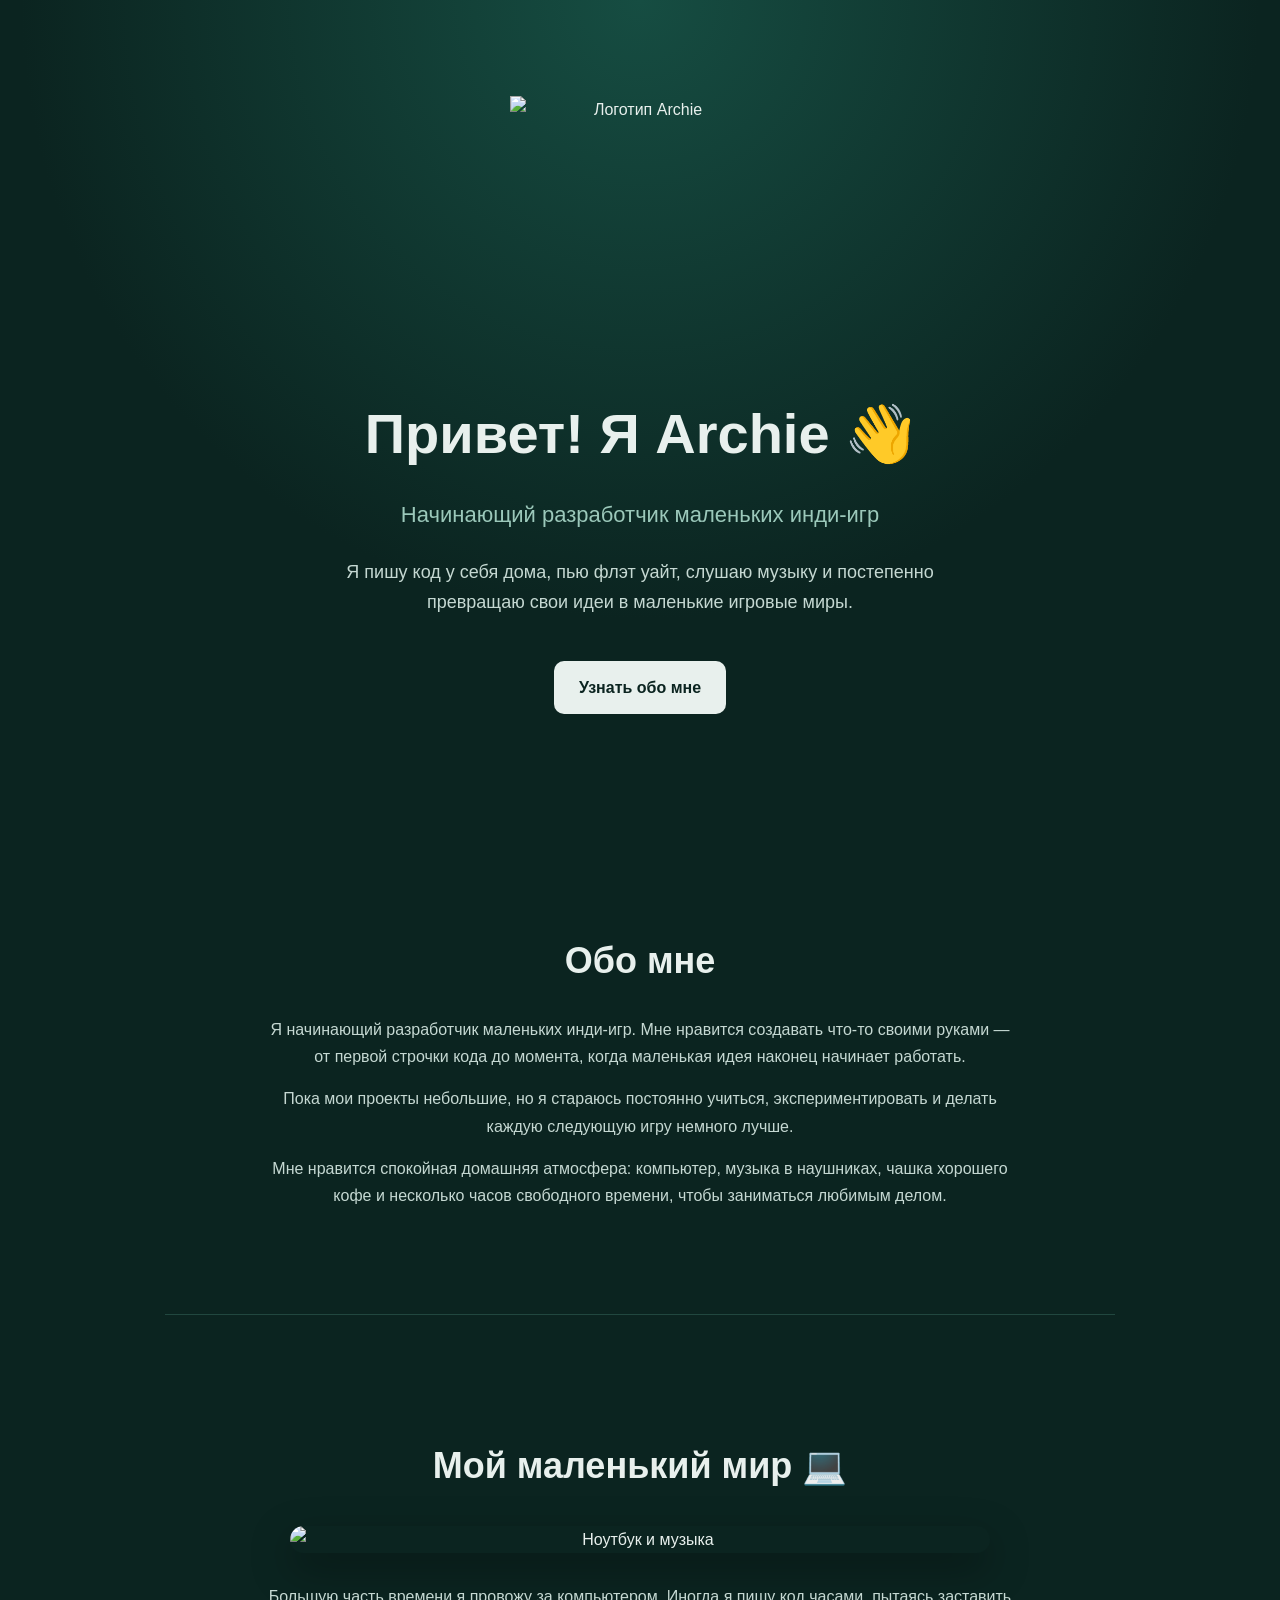
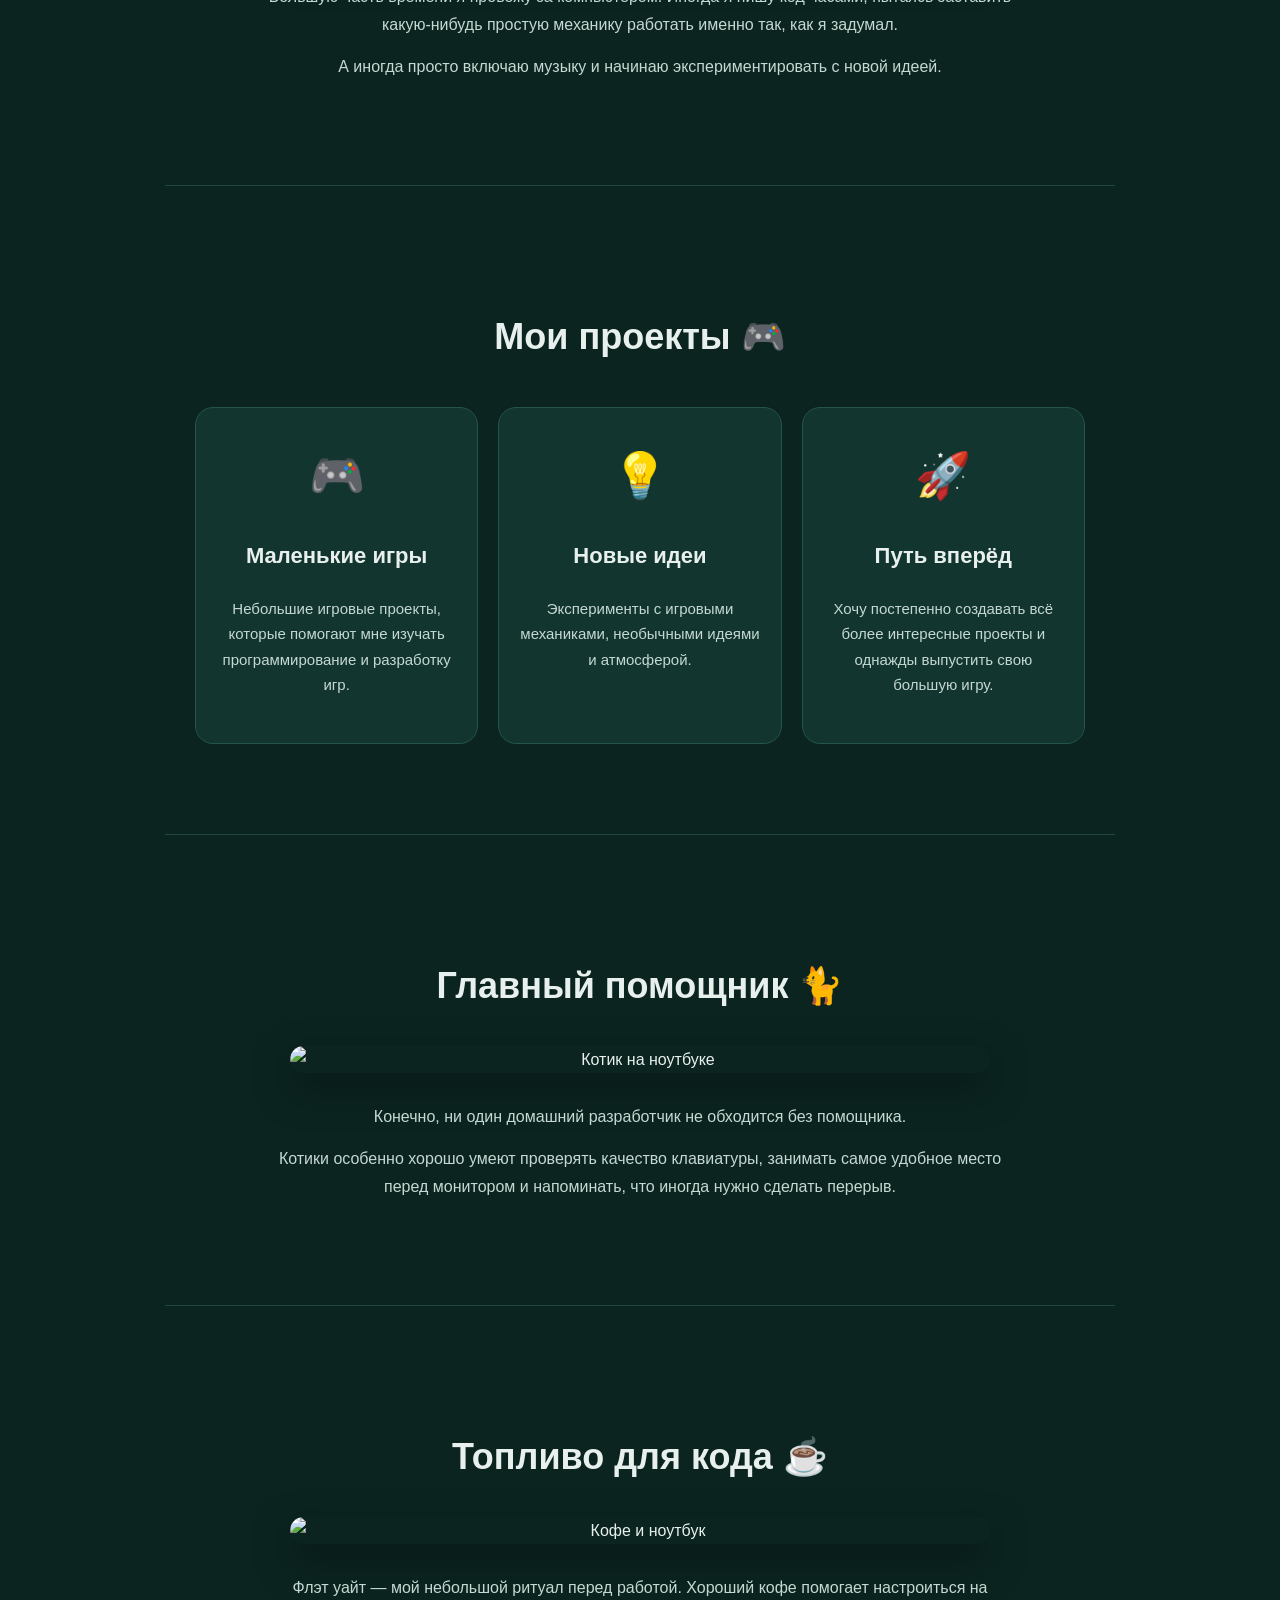
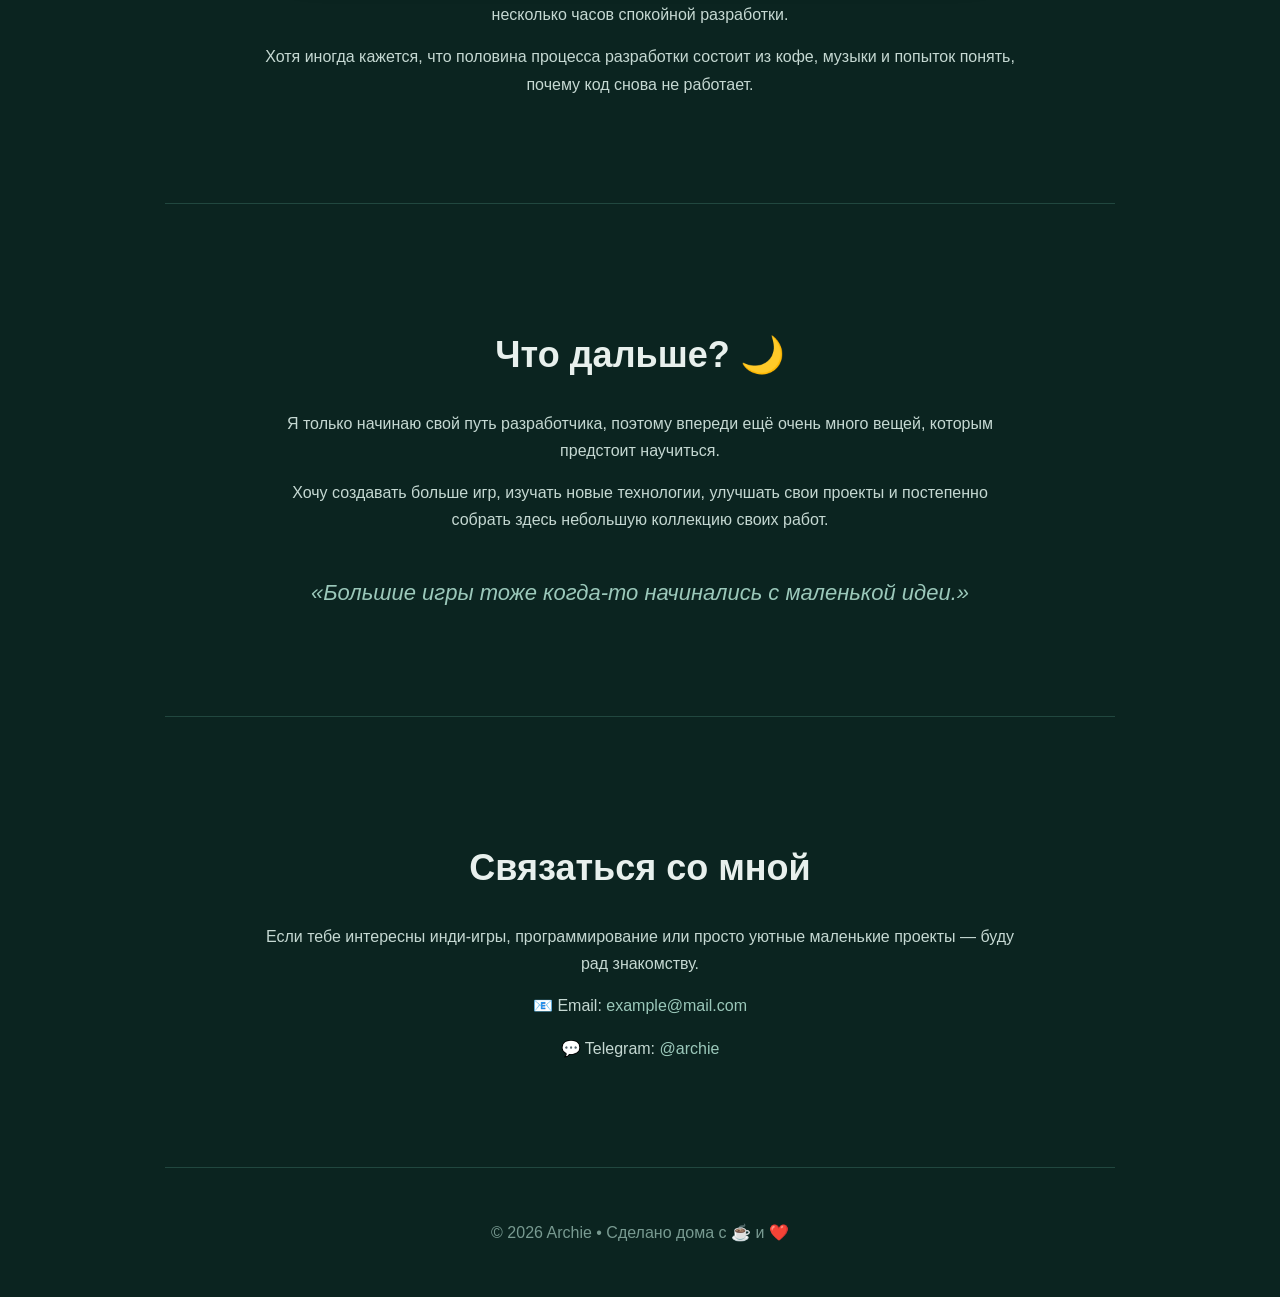
==== index.html @ 3ae294f6 "Add files via upload" ====
<!DOCTYPE html>
<html lang="ru">
<head>
    <meta charset="UTF-8">
    <meta name="viewport" content="width=device-width, initial-scale=1.0">

    <title>Archie — Indie Game Developer</title>

    <link rel="stylesheet" href="style.css">
</head>

<body>

    <header class="hero">

        <img src="images/logo.jpg"
             alt="Логотип Archie"
             class="logo">

        <h1>Привет! Я Archie 👋</h1>

        <p class="subtitle">
            Начинающий разработчик маленьких инди-игр
        </p>

        <p class="intro">
            Я пишу код у себя дома, пью флэт уайт,
            слушаю музыку и постепенно превращаю
            свои идеи в маленькие игровые миры.
        </p>

        <a href="#about" class="button">
            Узнать обо мне
        </a>

    </header>


    <main>

        <section id="about" class="section">

            <h2>Обо мне</h2>

            <p>
                Я начинающий разработчик маленьких инди-игр.
                Мне нравится создавать что-то своими руками —
                от первой строчки кода до момента, когда
                маленькая идея наконец начинает работать.
            </p>

            <p>
                Пока мои проекты небольшие, но я стараюсь
                постоянно учиться, экспериментировать
                и делать каждую следующую игру немного лучше.
            </p>

            <p>
                Мне нравится спокойная домашняя атмосфера:
                компьютер, музыка в наушниках, чашка хорошего
                кофе и несколько часов свободного времени,
                чтобы заниматься любимым делом.
            </p>

        </section>


        <section class="section">

            <h2>Мой маленький мир 💻</h2>

            <img src="images/music.jpg"
                 alt="Ноутбук и музыка"
                 class="content-image">

            <p>
                Большую часть времени я провожу за компьютером.
                Иногда я пишу код часами, пытаясь заставить
                какую-нибудь простую механику работать именно так,
                как я задумал.
            </p>

            <p>
                А иногда просто включаю музыку и начинаю
                экспериментировать с новой идеей.
            </p>

        </section>


        <section class="section">

            <h2>Мои проекты 🎮</h2>

            <div class="cards">

                <article class="card">
                    <div class="card-icon">🎮</div>

                    <h3>Маленькие игры</h3>

                    <p>
                        Небольшие игровые проекты,
                        которые помогают мне изучать
                        программирование и разработку игр.
                    </p>
                </article>


                <article class="card">
                    <div class="card-icon">💡</div>

                    <h3>Новые идеи</h3>

                    <p>
                        Эксперименты с игровыми механиками,
                        необычными идеями и атмосферой.
                    </p>
                </article>


                <article class="card">
                    <div class="card-icon">🚀</div>

                    <h3>Путь вперёд</h3>

                    <p>
                        Хочу постепенно создавать всё более
                        интересные проекты и однажды выпустить
                        свою большую игру.
                    </p>
                </article>

            </div>

        </section>


        <section class="section">

            <h2>Главный помощник 🐈</h2>

            <img src="images/cat.jpg"
                 alt="Котик на ноутбуке"
                 class="content-image">

            <p>
                Конечно, ни один домашний разработчик
                не обходится без помощника.
            </p>

            <p>
                Котики особенно хорошо умеют проверять
                качество клавиатуры, занимать самое удобное
                место перед монитором и напоминать,
                что иногда нужно сделать перерыв.
            </p>

        </section>


        <section class="section">

            <h2>Топливо для кода ☕</h2>

            <img src="images/coffee.jpg"
                 alt="Кофе и ноутбук"
                 class="content-image">

            <p>
                Флэт уайт — мой небольшой ритуал перед работой.
                Хороший кофе помогает настроиться на несколько
                часов спокойной разработки.
            </p>

            <p>
                Хотя иногда кажется, что половина процесса
                разработки состоит из кофе, музыки и попыток
                понять, почему код снова не работает.
            </p>

        </section>


        <section class="section">

            <h2>Что дальше? 🌙</h2>

            <p>
                Я только начинаю свой путь разработчика,
                поэтому впереди ещё очень много вещей,
                которым предстоит научиться.
            </p>

            <p>
                Хочу создавать больше игр, изучать новые
                технологии, улучшать свои проекты и постепенно
                собрать здесь небольшую коллекцию своих работ.
            </p>

            <p class="quote">
                «Большие игры тоже когда-то начинались
                с маленькой идеи.»
            </p>

        </section>


        <section class="section contact">

            <h2>Связаться со мной</h2>

            <p>
                Если тебе интересны инди-игры,
                программирование или просто уютные
                маленькие проекты — буду рад знакомству.
            </p>

            <p>
                📧 Email:
                <a href="mailto:example@mail.com">
                    example@mail.com
                </a>
            </p>

            <p>
                💬 Telegram:
                <a href="#">
                    @archie
                </a>
            </p>

        </section>

    </main>


    <footer>
        <p>© 2026 Archie • Сделано дома с ☕ и ❤️</p>
    </footer>


    <script src="script.js"></script>

</body>
</html>
---- style.css ----
* {
    box-sizing: border-box;
}

html {
    scroll-behavior: smooth;
}

body {
    margin: 0;
    font-family: Arial, sans-serif;
    background: #0b2420;
    color: #e8f0ed;
    line-height: 1.7;
}

.hero {
    min-height: 90vh;
    display: flex;
    flex-direction: column;
    align-items: center;
    justify-content: center;
    text-align: center;
    padding: 60px 20px;

    background:
        radial-gradient(circle at top, #164d42, #0b2420 60%);
}

.logo {
    width: 260px;
    height: 260px;
    object-fit: contain;
    margin-bottom: 20px;
}

h1 {
    font-size: 56px;
    margin: 10px 0;
}

h2 {
    font-size: 36px;
    margin-bottom: 25px;
}

h3 {
    font-size: 22px;
}

.subtitle {
    color: #9bc8ba;
    font-size: 22px;
    margin: 5px 0;
}

.intro {
    max-width: 650px;
    color: #c5d8d2;
    font-size: 18px;
}

.button {
    display: inline-block;
    margin-top: 25px;
    padding: 13px 25px;

    background: #e8f0ed;
    color: #0b2420;

    text-decoration: none;
    border-radius: 10px;
    font-weight: bold;

    transition: 0.25s;
}

.button:hover {
    transform: translateY(-3px);
}

main {
    max-width: 950px;
    margin: auto;
}

.section {
    padding: 90px 30px;
    text-align: center;
    border-bottom: 1px solid #21473f;
}

.section p {
    max-width: 750px;
    margin: 15px auto;
    color: #c5d8d2;
}

.content-image {
    width: 100%;
    max-width: 700px;
    max-height: 450px;
    object-fit: cover;

    display: block;
    margin: 30px auto;

    border-radius: 18px;

    box-shadow: 0 15px 40px rgba(0, 0, 0, 0.35);
}

.cards {
    display: grid;
    grid-template-columns: repeat(3, 1fr);
    gap: 20px;
    margin-top: 40px;
}

.card {
    padding: 30px 20px;
    background: #12352f;
    border: 1px solid #24544a;
    border-radius: 18px;

    transition: 0.25s;
}

.card:hover {
    transform: translateY(-8px);
    background: #174239;
}

.card p {
    font-size: 15px;
}

.card-icon {
    font-size: 45px;
}

.quote {
    margin-top: 40px !important;
    font-size: 22px;
    font-style: italic;
    color: #9bc8ba !important;
}

.contact a {
    color: #9bc8ba;
    text-decoration: none;
}

.contact a:hover {
    text-decoration: underline;
}

footer {
    text-align: center;
    padding: 35px 20px;
    color: #789a91;
}


/* Телефон */

@media (max-width: 700px) {

    h1 {
        font-size: 38px;
    }

    h2 {
        font-size: 28px;
    }

    .subtitle {
        font-size: 18px;
    }

    .logo {
        width: 200px;
        height: 200px;
    }

    .cards {
        grid-template-columns: 1fr;
    }

    .section {
        padding: 60px 20px;
    }

}
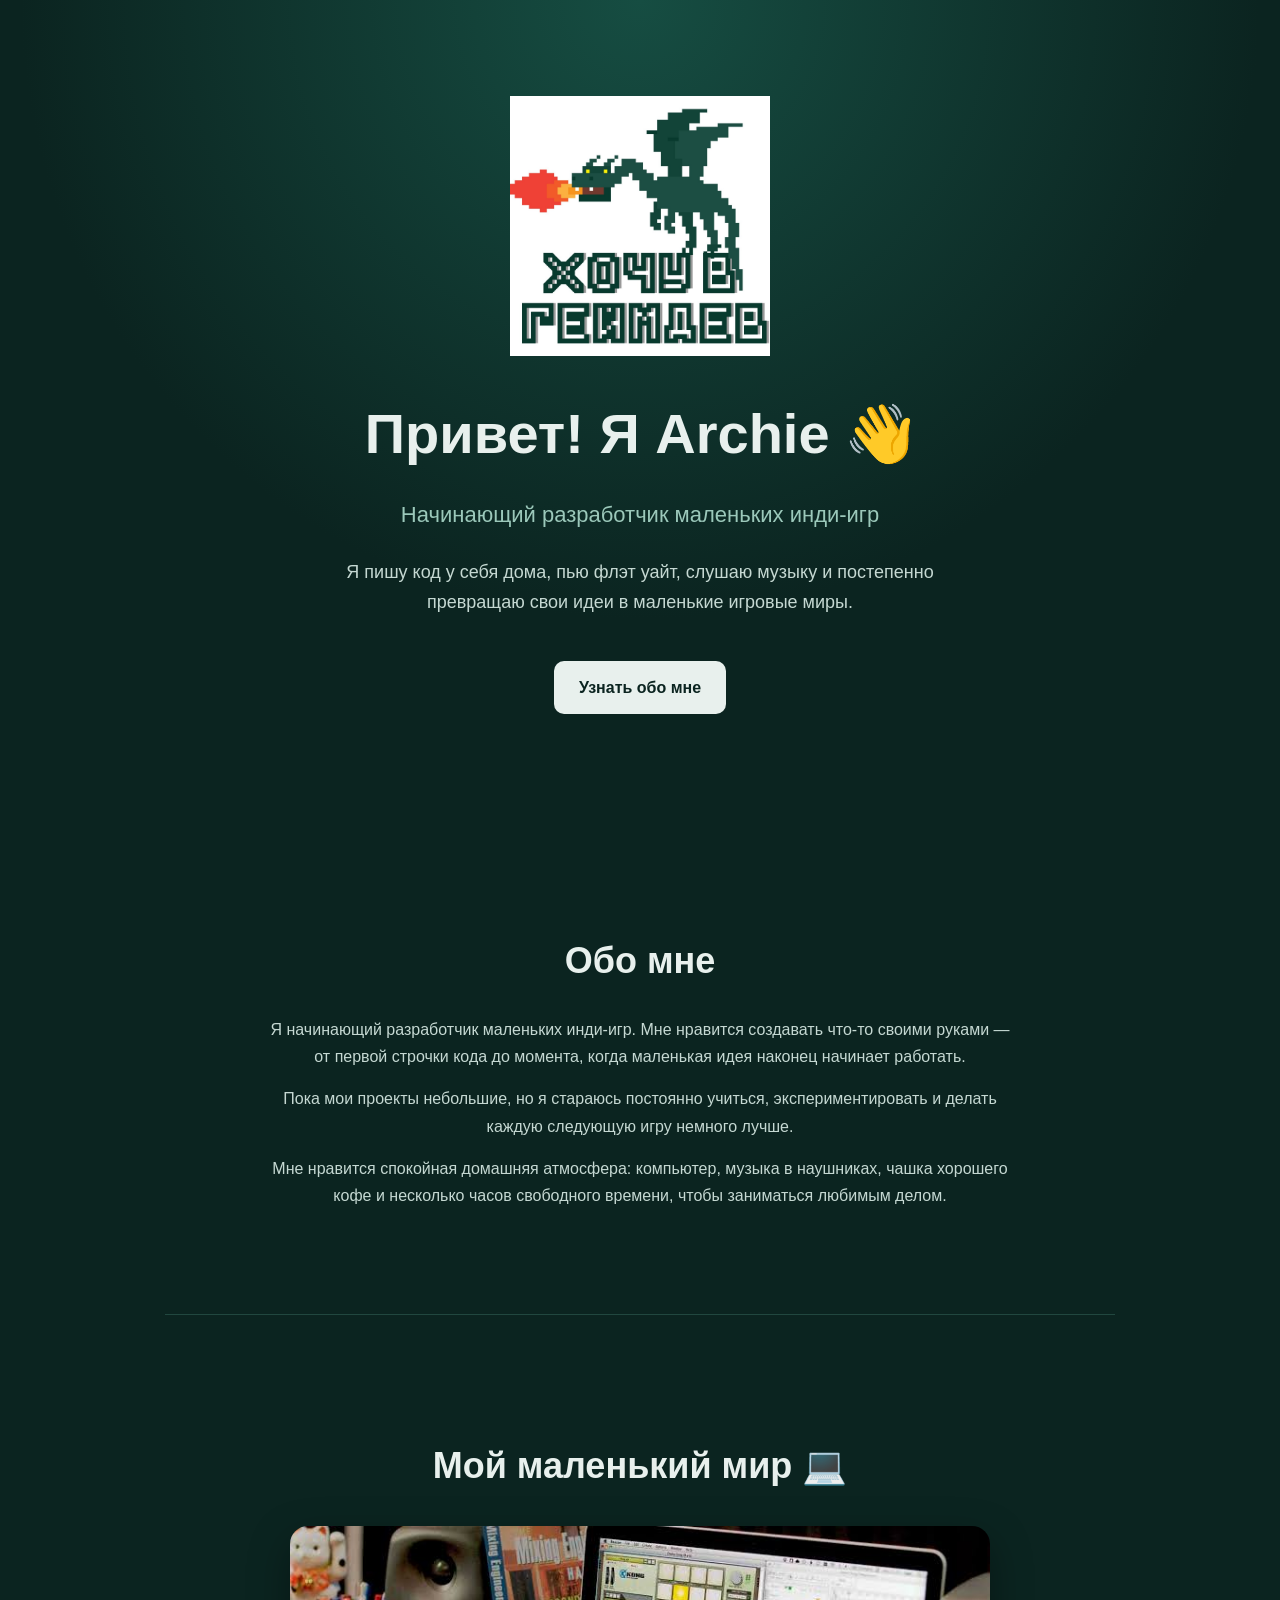
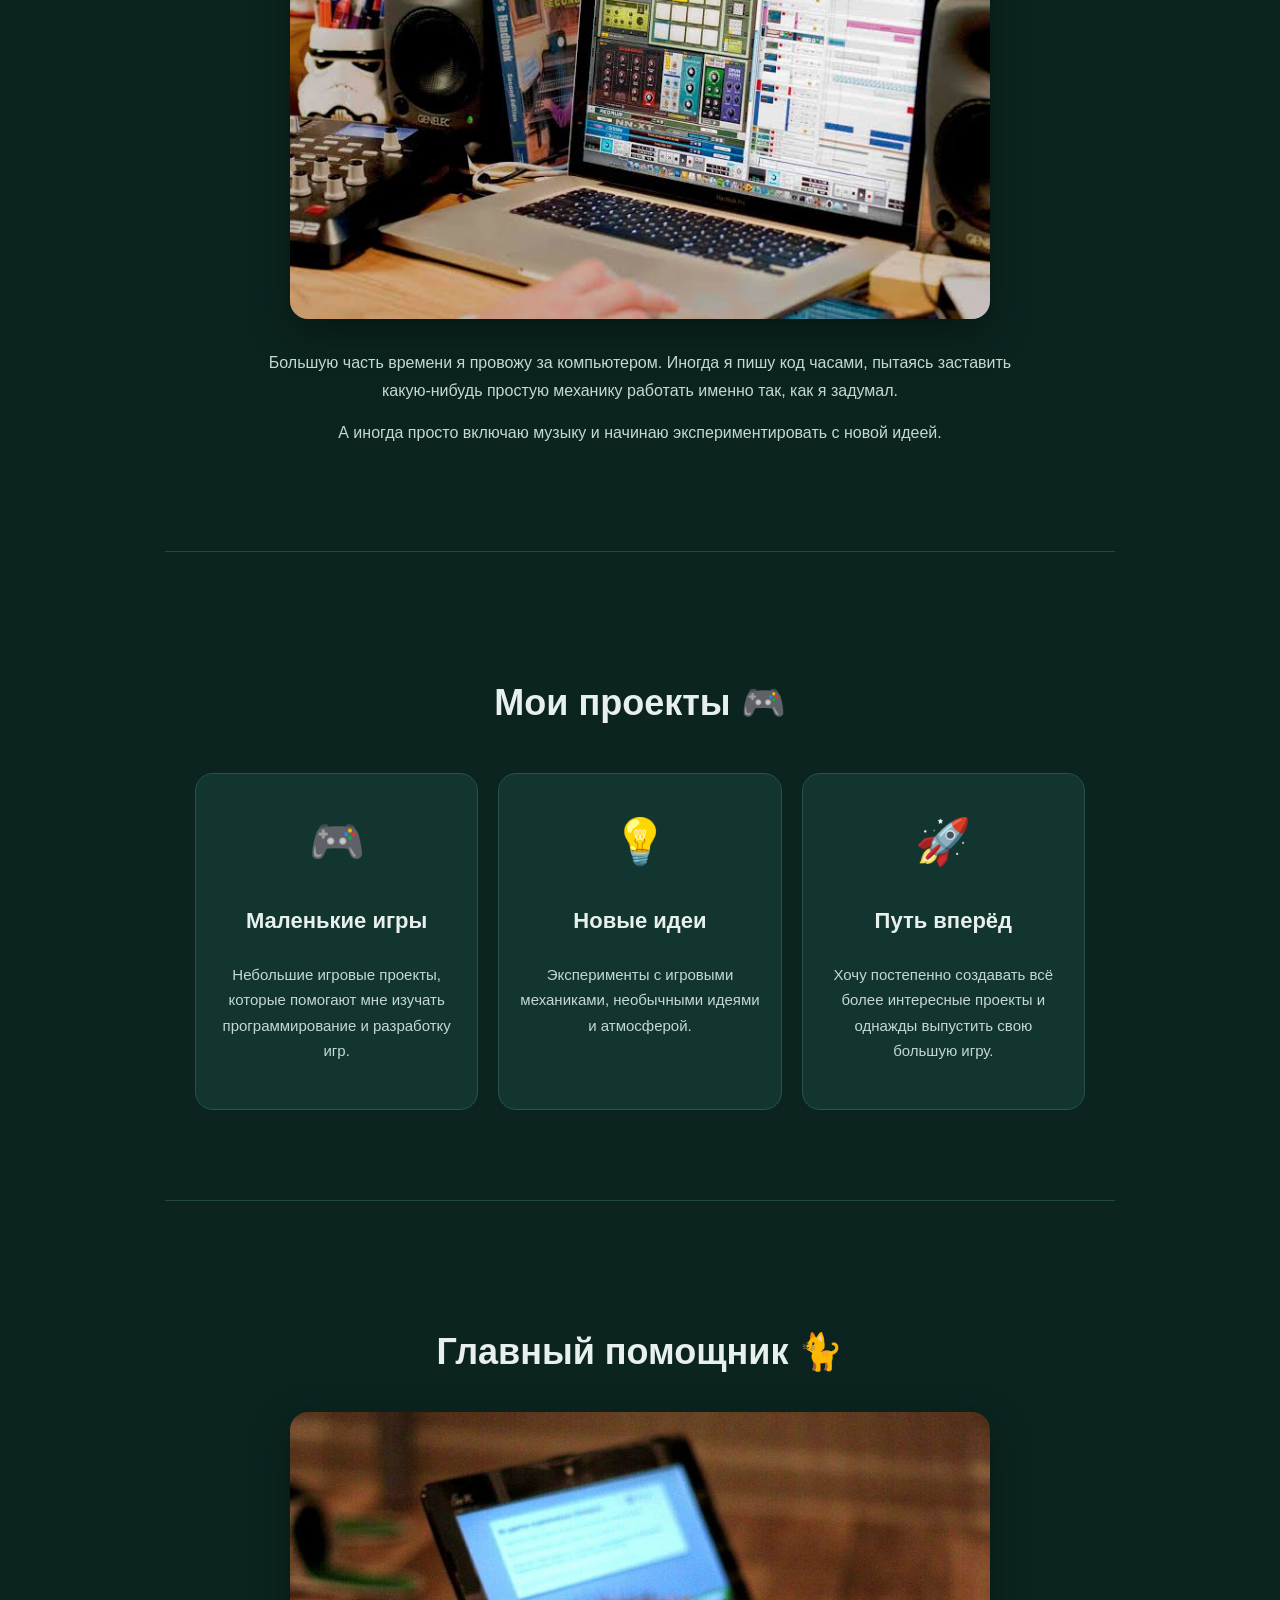
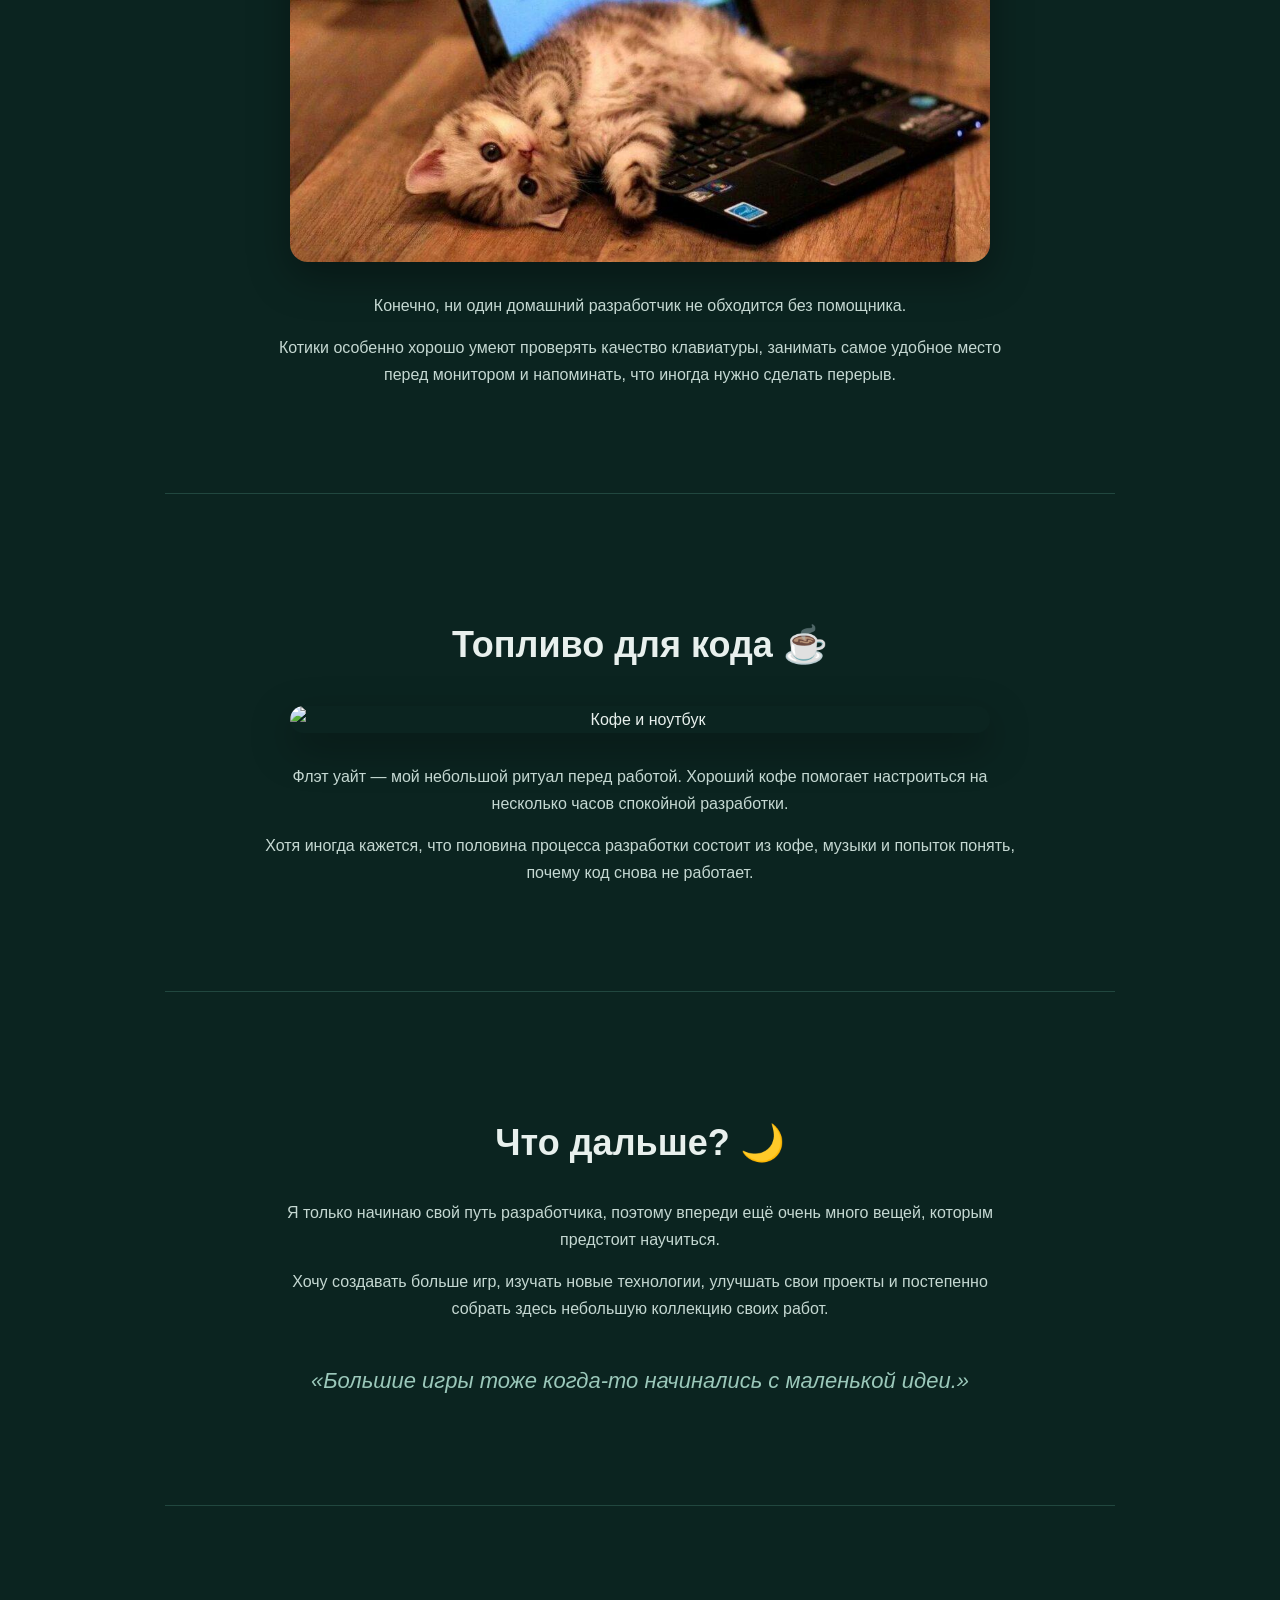
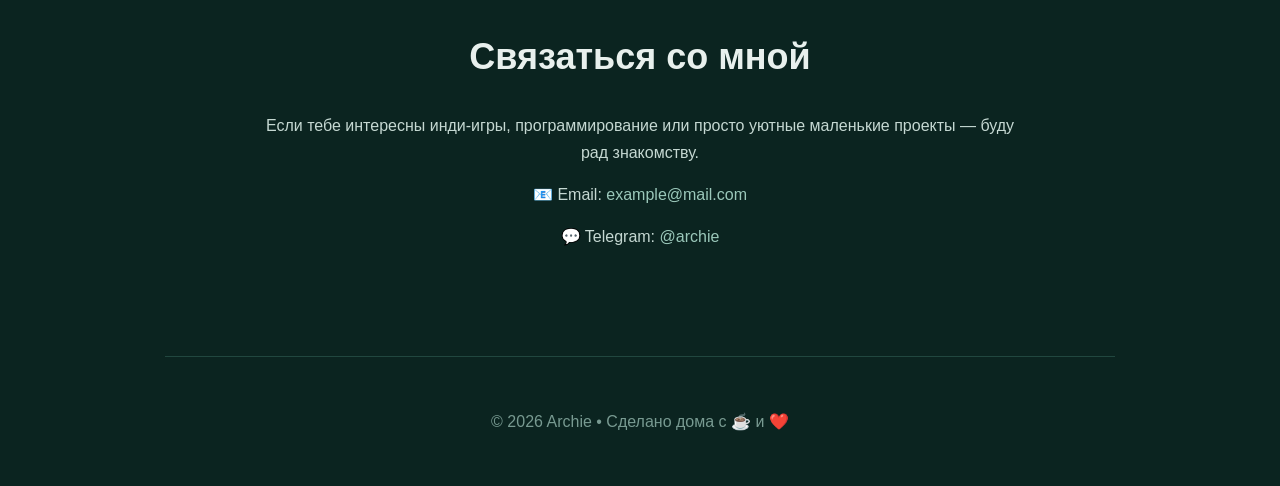
==== commit 746801b5: "index.html" ====
--- a/index.html
+++ b/index.html
@@ -3,25 +3,18 @@
 <head>
     <meta charset="UTF-8">
     <meta name="viewport" content="width=device-width, initial-scale=1.0">
-
     <title>Archie — Indie Game Developer</title>
-
     <link rel="stylesheet" href="style.css">
 </head>
 
 <body>
 
     <header class="hero">
-
-        <img src="images/logo.jpg"
-             alt="Логотип Archie"
-             class="logo">
+        <img src="logo.jpg" alt="Логотип Archie" class="logo">
 
         <h1>Привет! Я Archie 👋</h1>
 
-        <p class="subtitle">
-            Начинающий разработчик маленьких инди-игр
-        </p>
+        <p class="subtitle">Начинающий разработчик маленьких инди-игр</p>
 
         <p class="intro">
             Я пишу код у себя дома, пью флэт уайт,
@@ -29,17 +22,12 @@
             свои идеи в маленькие игровые миры.
         </p>
 
-        <a href="#about" class="button">
-            Узнать обо мне
-        </a>
-
+        <a href="#about" class="button">Узнать обо мне</a>
     </header>
-
 
     <main>
 
         <section id="about" class="section">
-
             <h2>Обо мне</h2>
 
             <p>
@@ -61,17 +49,12 @@
                 кофе и несколько часов свободного времени,
                 чтобы заниматься любимым делом.
             </p>
-
         </section>
 
-
         <section class="section">
-
             <h2>Мой маленький мир 💻</h2>
 
-            <img src="images/music.jpg"
-                 alt="Ноутбук и музыка"
-                 class="content-image">
+            <img src="music.jpg" alt="Ноутбук и музыка" class="content-image">
 
             <p>
                 Большую часть времени я провожу за компьютером.
@@ -84,65 +67,46 @@
                 А иногда просто включаю музыку и начинаю
                 экспериментировать с новой идеей.
             </p>
-
         </section>
 
-
         <section class="section">
-
             <h2>Мои проекты 🎮</h2>
 
             <div class="cards">
-
                 <article class="card">
                     <div class="card-icon">🎮</div>
-
                     <h3>Маленькие игры</h3>
-
                     <p>
-                        Небольшие игровые проекты,
-                        которые помогают мне изучать
-                        программирование и разработку игр.
+                        Небольшие игровые проекты, которые помогают
+                        мне изучать программирование и разработку игр.
                     </p>
                 </article>
 
-
                 <article class="card">
                     <div class="card-icon">💡</div>
-
                     <h3>Новые идеи</h3>
-
                     <p>
                         Эксперименты с игровыми механиками,
                         необычными идеями и атмосферой.
                     </p>
                 </article>
 
-
                 <article class="card">
                     <div class="card-icon">🚀</div>
-
                     <h3>Путь вперёд</h3>
-
                     <p>
                         Хочу постепенно создавать всё более
                         интересные проекты и однажды выпустить
                         свою большую игру.
                     </p>
                 </article>
-
             </div>
-
         </section>
 
-
         <section class="section">
-
             <h2>Главный помощник 🐈</h2>
 
-            <img src="images/cat.jpg"
-                 alt="Котик на ноутбуке"
-                 class="content-image">
+            <img src="cat.jpg" alt="Котик на ноутбуке" class="content-image">
 
             <p>
                 Конечно, ни один домашний разработчик
@@ -155,17 +119,12 @@
                 место перед монитором и напоминать,
                 что иногда нужно сделать перерыв.
             </p>
-
         </section>
 
-
         <section class="section">
-
             <h2>Топливо для кода ☕</h2>
 
-            <img src="images/coffee.jpg"
-                 alt="Кофе и ноутбук"
-                 class="content-image">
+            <img src="coffee.jpg" alt="Кофе и ноутбук" class="content-image">
 
             <p>
                 Флэт уайт — мой небольшой ритуал перед работой.
@@ -178,12 +137,9 @@
                 разработки состоит из кофе, музыки и попыток
                 понять, почему код снова не работает.
             </p>
-
         </section>
 
-
         <section class="section">
-
             <h2>Что дальше? 🌙</h2>
 
             <p>
@@ -199,48 +155,36 @@
             </p>
 
             <p class="quote">
-                «Большие игры тоже когда-то начинались
-                с маленькой идеи.»
+                «Большие игры тоже когда-то начинались с маленькой идеи.»
             </p>
-
         </section>
 
-
         <section class="section contact">
-
             <h2>Связаться со мной</h2>
 
             <p>
-                Если тебе интересны инди-игры,
-                программирование или просто уютные
-                маленькие проекты — буду рад знакомству.
+                Если тебе интересны инди-игры, программирование
+                или просто уютные маленькие проекты —
+                буду рад знакомству.
             </p>
 
             <p>
                 📧 Email:
-                <a href="mailto:example@mail.com">
-                    example@mail.com
-                </a>
+                <a href="mailto:example@mail.com">example@mail.com</a>
             </p>
 
             <p>
                 💬 Telegram:
-                <a href="#">
-                    @archie
-                </a>
+                <a href="#">@archie</a>
             </p>
-
         </section>
 
     </main>
-
 
     <footer>
         <p>© 2026 Archie • Сделано дома с ☕ и ❤️</p>
     </footer>
 
-
     <script src="script.js"></script>
-
 </body>
-</html>+</html>
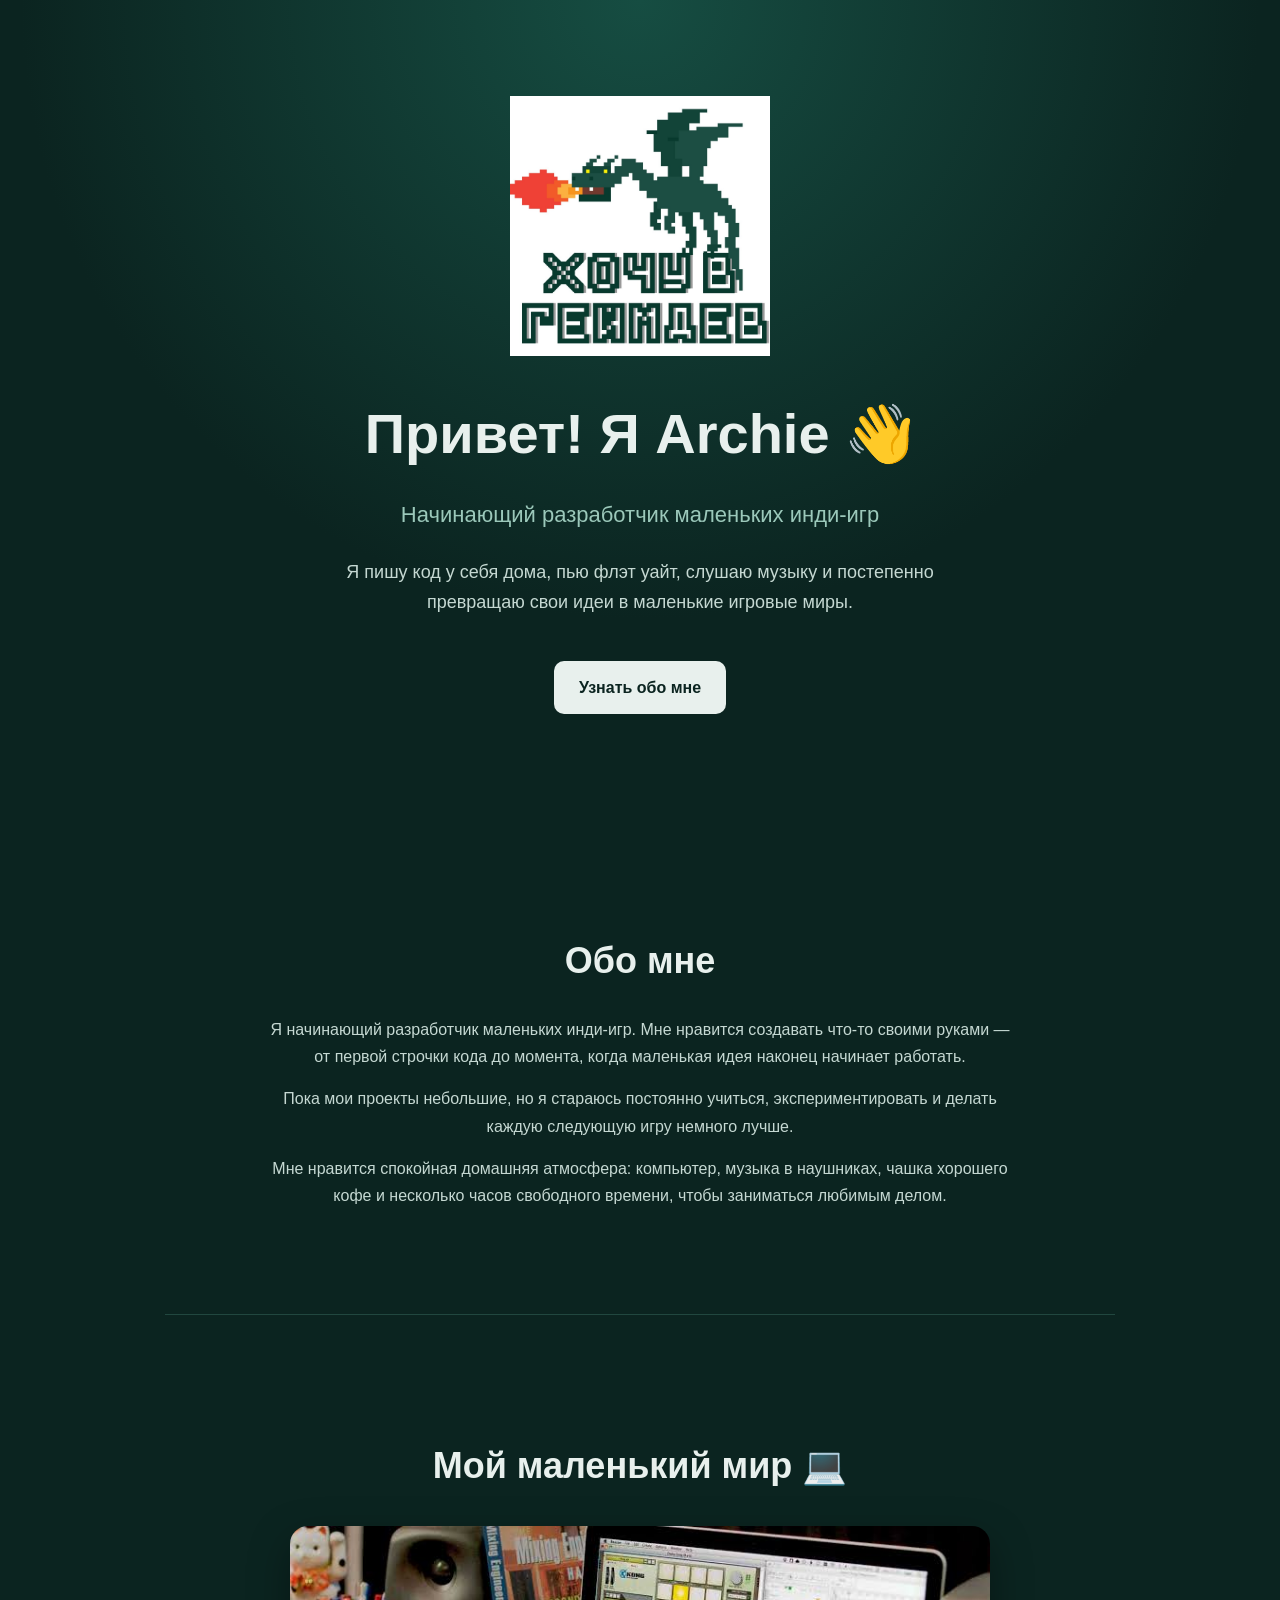
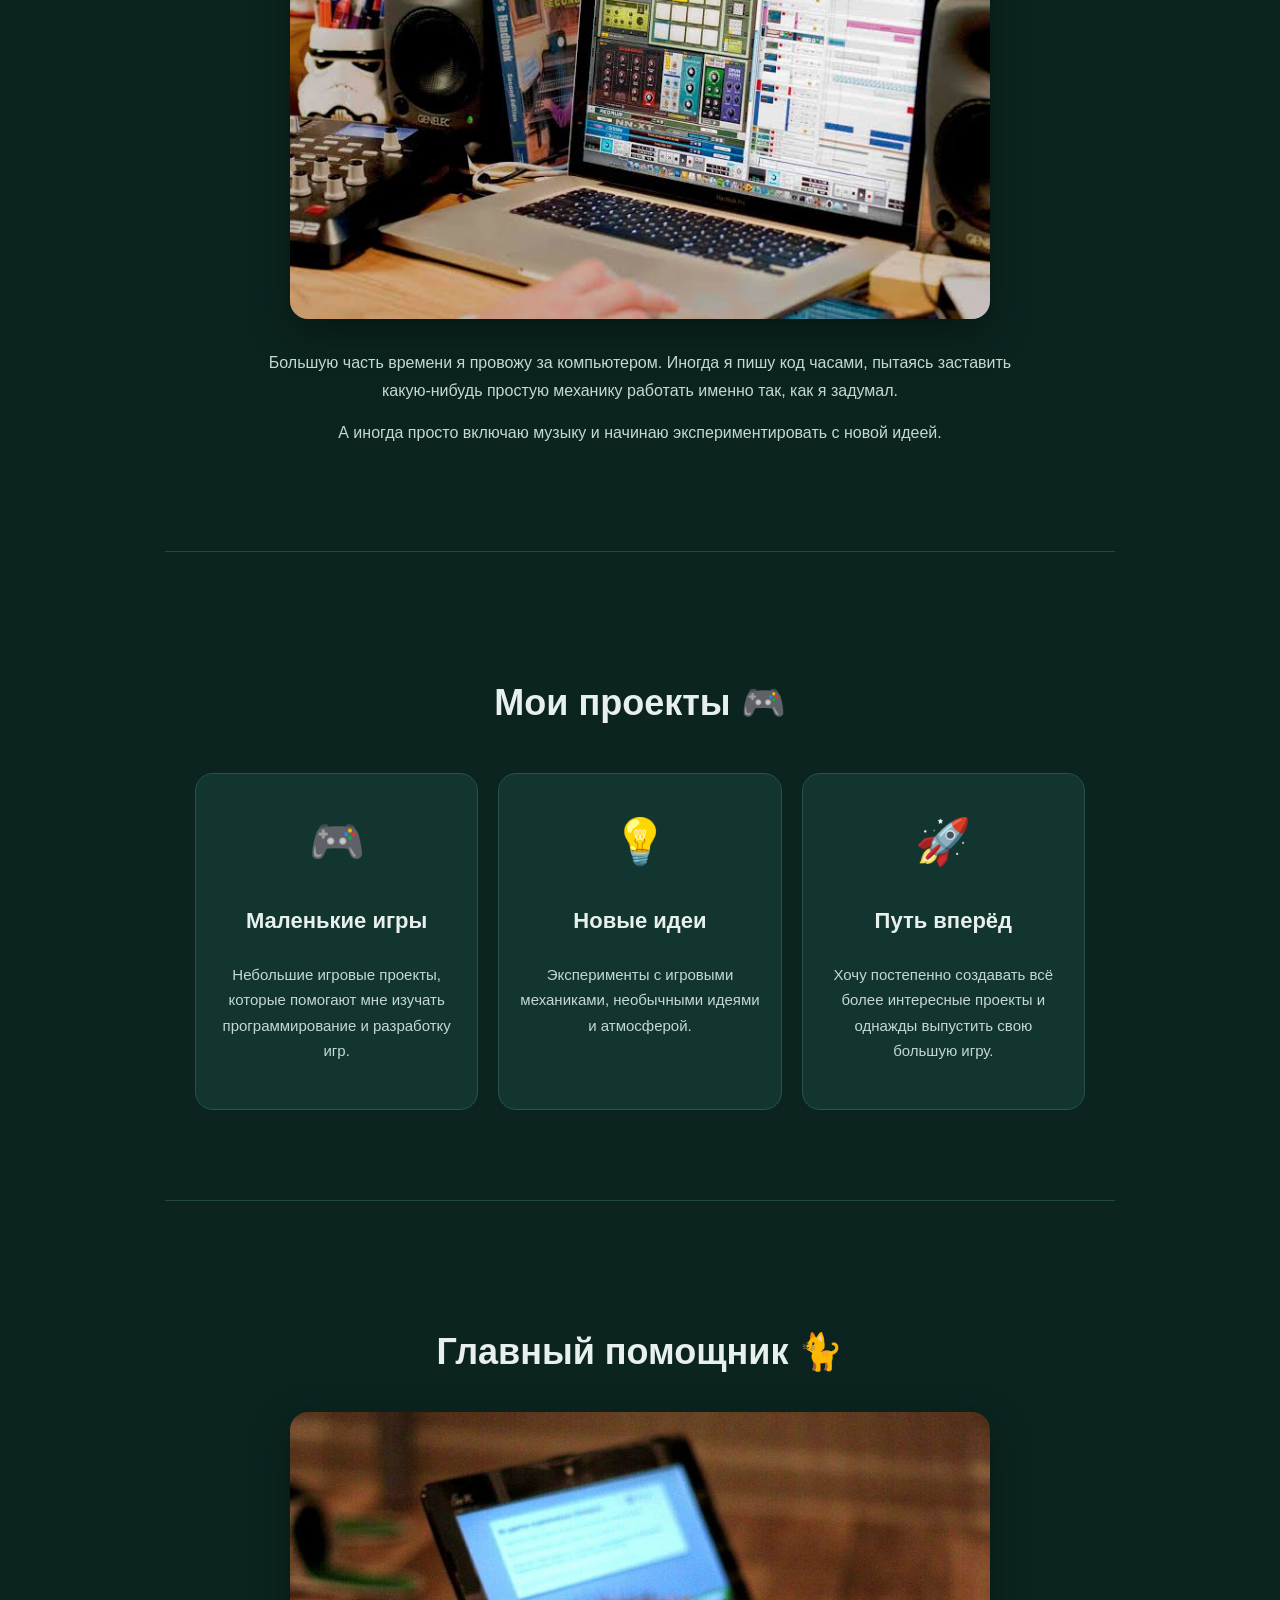
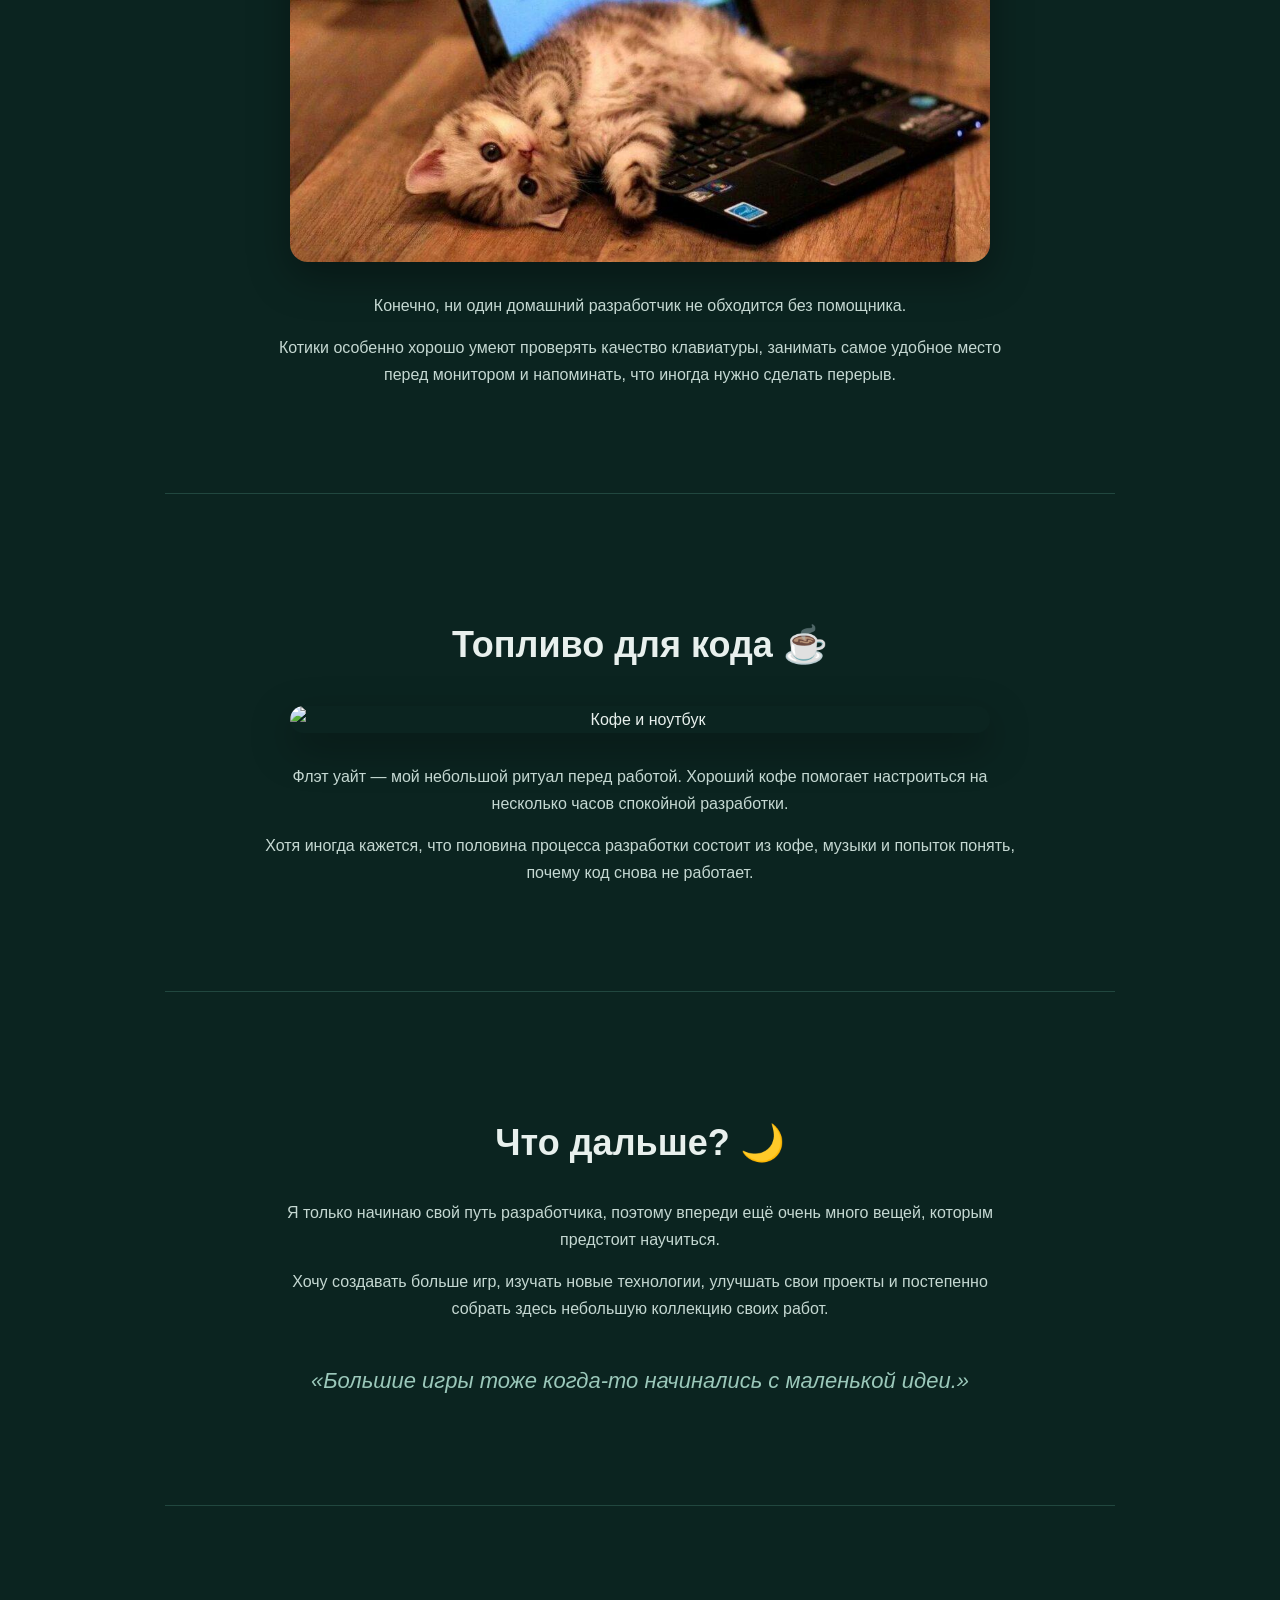
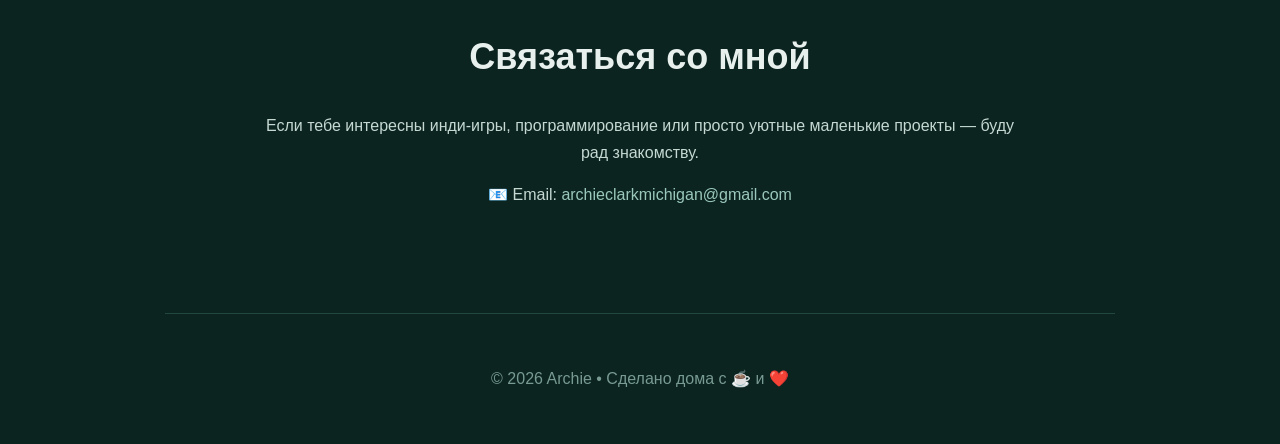
==== commit 44800691: "Update index.html" ====
--- a/index.html
+++ b/index.html
@@ -73,9 +73,11 @@
             <h2>Мои проекты 🎮</h2>
 
             <div class="cards">
+
                 <article class="card">
                     <div class="card-icon">🎮</div>
                     <h3>Маленькие игры</h3>
+
                     <p>
                         Небольшие игровые проекты, которые помогают
                         мне изучать программирование и разработку игр.
@@ -85,6 +87,7 @@
                 <article class="card">
                     <div class="card-icon">💡</div>
                     <h3>Новые идеи</h3>
+
                     <p>
                         Эксперименты с игровыми механиками,
                         необычными идеями и атмосферой.
@@ -94,12 +97,14 @@
                 <article class="card">
                     <div class="card-icon">🚀</div>
                     <h3>Путь вперёд</h3>
+
                     <p>
                         Хочу постепенно создавать всё более
                         интересные проекты и однажды выпустить
                         свою большую игру.
                     </p>
                 </article>
+
             </div>
         </section>
 
@@ -170,12 +175,9 @@
 
             <p>
                 📧 Email:
-                <a href="mailto:example@mail.com">example@mail.com</a>
-            </p>
-
-            <p>
-                💬 Telegram:
-                <a href="#">@archie</a>
+                <a href="mailto:archieclarkmichigan@gmail.com">
+                    archieclarkmichigan@gmail.com
+                </a>
             </p>
         </section>
 
@@ -186,5 +188,6 @@
     </footer>
 
     <script src="script.js"></script>
+
 </body>
 </html>
